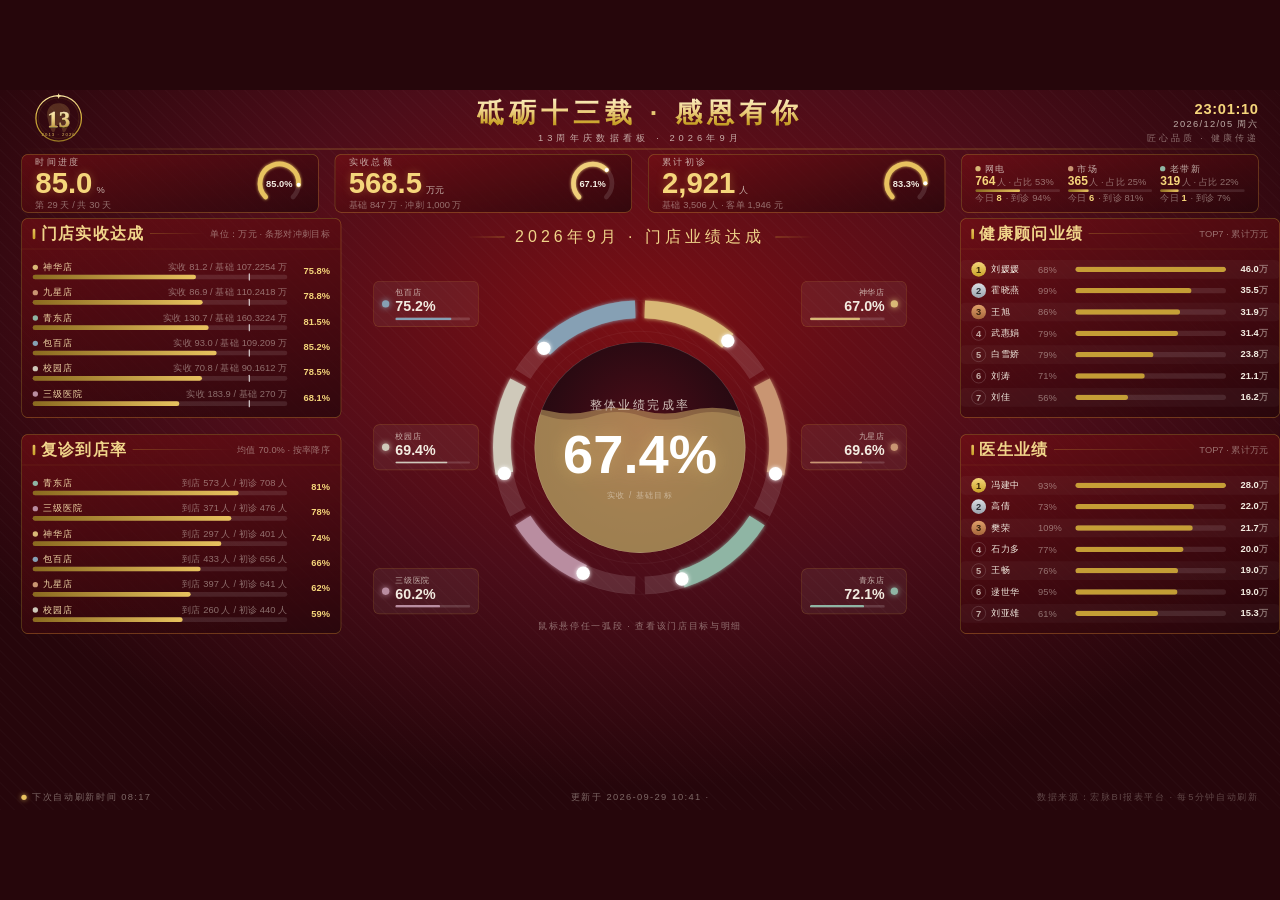
==== site/index.html @ 2ba14483 "feat: 弧段tooltip改为初诊完成率并新增平均单休行" ====
<!doctype html>
<html lang="zh-CN" data-page-node-id="bNAlIa9GvkVpchiOoF7Fsz">
  <head data-page-node-id="pRcPVPCFBdSMMbLrFjeiWT">
    <meta charset="UTF-8" data-page-node-id="fTteCExekOCX3ANO8GNjdZ" />
    <meta name="viewport" content="width=device-width, initial-scale=1.0" data-page-node-id="JhB4ZAEZevLRiTJPF1NyBG" />
    <title>13周年庆数据看板 v2</title>
    <link rel="icon" href="data:," />
    <!--------------------------------------------------------------


  二、版式网格（设计像素，全部闭合）
    头部 88 ｜ KPI 行 96–184（4 卡 ×446 gap24）
    主区 192–816 三栏：左 480 / 中 800 / 右 480（gutter 48，边距 32）
       32+480+48+800+48+480+32 = 1920，中央列 560→1360，中心 = 960
    底部折线 840–1048 通栏 1856 ｜ 底边距 32

  三、亮度控制
    大面积底色走深红渐变（水球三色 ×0.78 → L*≈18~27），
    6 段弧统一降饱和到 L*≤70，禁止荧光色与大面积高饱和红。

  四、调试
    ?static=1 跳过入场动画直接呈现终态（截图核对用）
    ?hover=N  模拟悬停第 N 段弧（tooltip 核对用）
    ?beat=N   直接呈现第 N 次心跳后的数据态（建议与 static=1 同用）
    ?hbms=ms  心跳间隔覆盖（默认 300000 = 5 分钟，调试用短间隔）

  五、数据心跳（见 ⑫ 节）
    每 5 分钟 buildData(beat++) 全量重建数据模型并原地刷新：
    KPI / 渠道 chip / 中央水球（弧段+水位+主数字）/ 左右四面板 /
    底部折线，页面不重载。历史日序列固定，增长落在「今天」的
    数据点上；左下角有心跳指示器（倒计时 + 刷新闪烁）。
  ============================================================-->
        <link rel="stylesheet" href="anniversary/css/style.css?v=20260929-2" />
  </head>
  <body data-page-node-id="v0FKEsf7Q6nRDLdoApuXJm">
    <div id="stage" data-page-node-id="kpHgrNEEkZe6PAno3AZiqG">
      <!-- ═══════════ Header ═══════════ -->
      <header id="hd" class="rv" data-page-node-id="wEYzkn5nYDAj5ljEAe1Y7S">
        <div class="logo" data-page-node-id="156GlCvEMHMHPoqrzs1CSF">
          <svg viewBox="0 0 180 150" data-page-node-id="gASNDZ9bTVkrAyyckmfHOM">
            <defs data-page-node-id="hqDiLdGtXwyyaEme4GPJWh">
              <linearGradient id="lgRing" x1="0" y1="0" x2="0" y2="1" data-page-node-id="lqxeYtdk4iewFhR3yDb2SH">
                <stop offset="0" stop-color="#fbe7a2" data-page-node-id="FFY9TI5BgzKePglZpI7jYK" />
                <stop offset="0.5" stop-color="#d4af37" data-page-node-id="RoODJLpOfjntsP8UMK7K4A" />
                <stop offset="1" stop-color="#9a7a24" data-page-node-id="HEvY9dDS5gaLxZupJrBT9t" />
              </linearGradient>
              <linearGradient id="lgNum" x1="0" y1="0" x2="0" y2="1" data-page-node-id="Ao8qt6Al73WwDt1gpRjUwL">
                <stop offset="0" stop-color="#fdf3cd" data-page-node-id="Ha32vFqB7SGn9soHdYtvfg" />
                <stop offset="0.45" stop-color="#f0d48a" data-page-node-id="dt03Z1TfhhpD5ZBrbN7TFr" />
                <stop offset="1" stop-color="#a87f1f" data-page-node-id="MylkIHC2j7ACWehBBXiNBk" />
              </linearGradient>
            </defs>
            <path
              d="M0 -28 C-16 -28 -24 -16 -21 -2 C-19 8 -15 26 -10 26 C-5 26 -7 12 0 12 C7 12 5 26 10 26 C15 26 19 8 21 -2 C24 -16 16 -28 0 -28 Z"
              transform="translate(90,72) scale(1.5)"
              fill="#e8c25f"
              opacity="0.2" data-page-node-id="RsiaJ8O6N65sGDhtilJ795"
            />
            <circle
              cx="90"
              cy="72"
              r="64"
              fill="none"
              stroke="url(#lgRing)"
              stroke-width="3.5" data-page-node-id="2CCHN2UXEv8PuBEjy0APqm"
            />
            <circle
              cx="90"
              cy="72"
              r="57"
              fill="none"
              stroke="rgba(212,175,55,0.35)"
              stroke-width="1" data-page-node-id="bCd5TjKRQrcUs7yGlWtTZC"
            />
            <text
              x="90"
              y="97"
              text-anchor="middle"
              font-size="64"
              font-weight="900"
              font-family="Bahnschrift, Microsoft YaHei"
              fill="#4a3608"
              transform="translate(0,2.5)" data-page-node-id="R2Y0nsFZqWWWNmogxF9ROb"
            >
              13
            </text>
            <text
              x="90"
              y="97"
              text-anchor="middle"
              font-size="64"
              font-weight="900"
              font-family="Bahnschrift, Microsoft YaHei"
              fill="url(#lgNum)"
              stroke="#fff8e1"
              stroke-width="0.8"
              paint-order="stroke" data-page-node-id="cmLNA8DesL4ARSBCl8cDCI"
            >
              13
            </text>
            <text
              x="90"
              y="121"
              text-anchor="middle"
              font-size="12"
              letter-spacing="3"
              fill="#e8c25f" data-page-node-id="w2LghVP4Pk8408AM7kDbOS"
            >
              2013 · 2026
            </text>
            <path
              d="M90 1.5 l2.2 5.6 5.6 2.2 -5.6 2.2 -2.2 5.6 -2.2 -5.6 -5.6 -2.2 5.6 -2.2 Z"
              fill="#fbe7a2" data-page-node-id="NrE1xtxqVkxlS9hG5zrr7q"
            />
          </svg>
        </div>
        <div class="title-wrap" data-page-node-id="9TCTEH1GL8MoABwhuIT3JK">
          <h1 data-page-node-id="tMiSZUa9S475jgxGeOnpzD">砥砺十三载 · 感恩有你</h1>
          <div class="subtitle" data-page-node-id="unRnWkU2URs4cFyrSFijpP">13周年庆数据看板 · 2026年9月</div>
        </div>
        <div class="clock" data-page-node-id="I2EozdVsNFKLFbrP7CSTph">
          <div class="t" id="clkTime" data-page-node-id="CklAXqz7jNYkuGRezKDurt">--:--:--</div>
          <div class="d" id="clkDate" data-page-node-id="HKp1TdW5JFSPURgOC2ITIA">————</div>
          <div class="slogan" data-page-node-id="g4IWigsaMyrBHXUSn34NM8">匠心品质 · 健康传递</div>
        </div>
      </header>
      <div class="h-sep" data-page-node-id="c2TKFTtrCtJGPuu5cIxSoY"></div>

      <!-- ═══════════ KPI 行 ═══════════ -->
      <section class="kpis" data-page-node-id="oSrQ1wHtikNl7rWVyhdjDN">
        <div class="kpi rv" data-page-node-id="SEYMCR4YmNM6E5nRwQ7IFp">
          <div class="kpi-l" data-page-node-id="44aorb51xL6MD6YPoZtlcz">
            <div class="kpi-label" data-page-node-id="V92zzAW6HuHXwulFekLh0v">时间进度</div>
            <div class="kpi-val" data-page-node-id="hyriNu5bZcucHpvpL2OOkM">
              <span class="num" id="vTime" data-page-node-id="tIEE3MougiuXbI8ZQb6H0s">0.0</span><span class="unit" data-page-node-id="O7dZuk6k6PlfmLgmGHEvLG">%</span>
            </div>
            <div class="kpi-sub" id="subTime" data-page-node-id="u6JN2mnEIhYJCzTOMCDFlZ">第 — 天 / 共 — 天</div>
          </div>
          <svg class="kpi-ring" id="rTime" viewBox="0 0 76 76" data-page-node-id="Ri1fY9IDdeKz1RI6IpJBEr"></svg>
        </div>
        <div class="kpi rv" data-page-node-id="xRi9tnBVwguL4xviL0JL0x">
          <div class="kpi-l" data-page-node-id="fzAci5xB72Cmhn3D7NAKaT">
            <div class="kpi-label" data-page-node-id="O5rpzulqEDu8IPt1yL2ZdE">实收总额</div>
            <div class="kpi-val" data-page-node-id="RCVx6vrJ17pDKSXDDdmLY9">
              <span class="num" id="vRev" data-page-node-id="InIMxo8T8QPRCyh5iJ6Ayt">0</span><span class="unit" data-page-node-id="SgshnPoZXCHpcYYE85dBF2">万元</span>
            </div>
            <div class="kpi-sub" id="subRev" data-page-node-id="TKbxoZFyBJaGhJ40QJAyX7">冲刺目标 — 万</div>
          </div>
          <svg class="kpi-ring" id="rRev" viewBox="0 0 76 76" data-page-node-id="Qpdsl4Wsvq7b8BEYaNRXwF"></svg>
        </div>
        <div class="kpi rv" data-page-node-id="KUwDDoYRsBBzJocgN3xbk4">
          <div class="kpi-l" data-page-node-id="MGHXHej9tQ5Hyuykaf9URP">
            <div class="kpi-label" data-page-node-id="w1z18vkmG5Nbth9sIqBwyG">累计初诊</div>
            <div class="kpi-val" data-page-node-id="rzB3d2FVG9kCjQAFVdoI1Y">
              <span class="num" id="vInit" data-page-node-id="fIbuGY6w7z44757RwI4yW1">0</span><span class="unit" data-page-node-id="ebtRX31nunjrN7MkISvLin">人</span>
            </div>
            <div class="kpi-sub" id="subInit" data-page-node-id="tzTCCbZm5sNMX1L8b9eey3">客单 — 元</div>
          </div>
          <svg class="kpi-ring" id="rInit" viewBox="0 0 76 76" data-page-node-id="oSgAc6CB6fNtqqdUA3VIWz"></svg>
        </div>
        <div class="kpi rv" data-page-node-id="k71qaQ9eMRFucWOAYcyMGH">
          <div class="kpi-ch" id="chChips" data-page-node-id="TKcTfXJ90g9bT6nKtFfv62"></div>
        </div>
      </section>

      <!-- ═══════════ 左栏 ═══════════ -->
      <section
        class="panel rv"
        id="pRev"
        style="left: 32px; top: 192px; width: 480px; height: 300px" data-page-node-id="0GzqxweOMjRgrN7YKevPSM"
      >
        <div class="panel-hd" data-page-node-id="Df7qdn8ugzR1t7VkyfmpOt">
          <h3 data-page-node-id="QozZiLu8bZZRKTjCXXU3ck">门店实收达成</h3>
          <span class="hline" data-page-node-id="J2i0PtmHDQrnvhUNHukCvz"></span>
          <span class="tag" data-page-node-id="NDKkVHRwoWOS1iuBsFXWVc">单位：万元 · 条形对冲刺目标</span>
        </div>
        <div class="sp-rows" id="rowsRev" data-page-node-id="oeGaWgf1RTmptFVPS90v6Z"></div>
      </section>

      <section
        class="panel rv"
        id="pRevisit"
        style="left: 32px; top: 516px; width: 480px; height: 300px" data-page-node-id="Tlr16npC2SKbjfgHqZH28j"
      >
        <div class="panel-hd" data-page-node-id="XFnaBUeVZULKzVKaM9sH7n">
          <h3 data-page-node-id="4meOhcFOpAJur4xcxxRGqE">复诊到店率</h3>
          <span class="hline" data-page-node-id="DszTDeYF3ndCC9vCzuFB1k"></span>
          <span class="tag" id="tagRevisit" data-page-node-id="RQ2RITb6IYQIkKLbBFJFOM">按率降序</span>
        </div>
        <div class="sp-rows" id="rowsRevisit" data-page-node-id="FMGkPWljnkzDIOqVaobHqA"></div>
      </section>

      <!-- ═══════════ 中央 Hero ═══════════ -->
      <section id="hero" class="rv" data-page-node-id="Hcs3Wq5IqEjFQoJsAtxybO">
        <div class="hero-title" data-page-node-id="udxcUdccvgz40KwyG94nmG">2026年9月 · 门店业绩达成</div>
        <div class="hero-mod" id="heroMod" data-page-node-id="NcHx9vvaZdOX4pXMR6fZUf">
          <svg class="ring" id="heroRing" viewBox="0 24 900 580" data-page-node-id="oFBfNDAOF6fg8EPbnggF1d">
            <defs data-page-node-id="ZAtBHWU98WgYOIvGdYzApS">
              <clipPath id="ballClip" data-page-node-id="X6okBjb4FM2zIkQ7PItKKB">
                <circle cx="450" cy="320" r="178" data-page-node-id="2mrOI5qwmlsTY9cdWhoBEP" />
              </clipPath>
              <filter id="hGlow" x="-40%" y="-40%" width="180%" height="180%" data-page-node-id="LojOhJ60jzLwtPDJQk8CR6">
                <feGaussianBlur stdDeviation="4" result="b" data-page-node-id="sptze4GtMtvLpn2lBLWI1O" />
                <feMerge data-page-node-id="SkjvAi6RWsoyPJ0UF1JC98">
                  <feMergeNode in="b" data-page-node-id="6s5okbFM1wypjGcMHVaaOy" />
                  <feMergeNode in="SourceGraphic" data-page-node-id="oB9EnSy4yF36ZLJp3sIxQe" />
                </feMerge>
              </filter>
              <radialGradient id="ballBg" cx="50%" cy="42%" r="70%" data-page-node-id="1hcQdPhzaAszTiyClJTl3r">
                <stop offset="0%" stop-color="#4d0d18" data-page-node-id="BKjk3cO8xQwqGWFoSQtGSM" />
                <stop offset="60%" stop-color="#2b0a12" data-page-node-id="6uZpT9dD517NbAIDmyNtKt" />
                <stop offset="100%" stop-color="#1c060c" data-page-node-id="WcJydUlnryiaqCZMZX0Ahf" />
              </radialGradient>
            </defs>

            <circle
              cx="450"
              cy="320"
              r="248"
              fill="none"
              stroke="rgba(255,255,255,0.05)"
              stroke-width="1" data-page-node-id="L2FaWi2UX9QwLi5fZzVYWK"
            />
            <g
              id="hTracks"
              fill="none"
              stroke-width="30"
              stroke-linecap="butt" data-page-node-id="16F74CI70Hz8lGDbiC1ARl"
            ></g>
            <g
              id="hProgress"
              fill="none"
              stroke-width="30"
              stroke-linecap="butt"
              filter="url(#hGlow)" data-page-node-id="XTuYBhTYVBFj40mw9bPC3D"
            ></g>
            <g id="hDots" data-page-node-id="F7JTJT2tn6gvTGutGUcLb0"></g>
            <g
              id="hHits"
              fill="none"
              stroke="transparent"
              stroke-width="52"
              stroke-linecap="butt" data-page-node-id="QHZ4kCTcOSt2P3NM7bZJow"
            ></g>

            <g clip-path="url(#ballClip)" data-page-node-id="ttIOl0gnBMeBeR1Yr37CqP">
              <circle cx="450" cy="320" r="178" fill="url(#ballBg)" data-page-node-id="DXxDqY4JIU6l09di5Br8qY" />
              <path
                class="wave wave2"
                id="hWave2"
                fill="rgba(217,184,118,0.30)" data-page-node-id="gbnCEguQdvYVyL05fw3IiQ"
              />
              <path
                class="wave wave1"
                id="hWave1"
                fill="rgba(240,207,122,0.45)" data-page-node-id="sbmvpVToEQyccxw8WA5EnU"
              />
              <circle
                cx="450"
                cy="320"
                r="178"
                fill="none"
                stroke="rgba(255,255,255,0.18)"
                stroke-width="2" data-page-node-id="Izxj37aIKlKDKiMkdtNV5G"
              />
            </g>

            <text
              id="hTitle"
              x="450"
              y="256"
              text-anchor="middle"
              fill="rgba(243,236,225,0.82)"
              font-size="20"
              letter-spacing="4" data-page-node-id="M8IrhxILRbvdKg6MKCFG0F"
            >
              整体业绩完成率
            </text>
            <text
              id="hPct"
              x="450"
              y="364"
              text-anchor="middle"
              fill="#ffffff"
              font-size="66"
              font-weight="bold"
              style="filter: drop-shadow(0 0 14px rgba(240, 207, 122, 0.35))" data-page-node-id="CIAla1GZfyE1LyfhWI1Vof"
            >
              0%
            </text>
            <text
              id="hSub"
              x="450"
              y="406"
              text-anchor="middle"
              fill="rgba(243,236,225,0.5)"
              font-size="14"
              letter-spacing="2" data-page-node-id="0GqUyPJaSjgS7rOAofabEU"
            >
              实收 / 基础目标
            </text>
            <circle
              cx="450"
              cy="320"
              r="196"
              fill="none"
              stroke="rgba(255,255,255,0.08)"
              stroke-width="1" data-page-node-id="HYSdoiNoFfucWOA3QdTG3E"
            />
          </svg>
          <div class="arc-tip" id="arcTip" data-page-node-id="xIo1mhSntoETWOtp1KP4oK"></div>
        </div>
        <div class="hero-note" data-page-node-id="3TYCyp9G5N9l7gcm4QKAZ9">鼠标悬停任一弧段 · 查看该门店目标与明细</div>
      </section>

      <!-- ═══════════ 右栏 ═══════════ -->
      <section
        class="panel rv"
        id="pConsult"
        style="left: 1440px; top: 192px; width: 480px; height: 300px" data-page-node-id="kRfCaFvjkXph3bc9i23jSs"
      >
        <div class="panel-hd" data-page-node-id="uOcdFUICFULbVEim69jLhf">
          <h3 data-page-node-id="PXQI3zoMDydTjfKYFMge5v">健康顾问业绩</h3>
          <span class="hline" data-page-node-id="BKbFTxDVNHv76pxE9Rf3qr"></span>
          <span class="tag" data-page-node-id="scFnl15bqPgjUEw5bwAO5I">TOP7 · 累计万元</span>
        </div>
        <div class="rk-rows" id="rowsConsult" data-page-node-id="eIhjYHHNaf2bXhnruvDbFs"></div>
      </section>

      <section
        class="panel rv"
        id="pDoctor"
        style="left: 1440px; top: 516px; width: 480px; height: 300px" data-page-node-id="PjST9TWZQzSukMxJgl08mK"
      >
        <div class="panel-hd" data-page-node-id="IjDSf5qnbT3bcYrxnxmnRA">
          <h3 data-page-node-id="Q0sSzF1gGajtAcdxzGbIRA">医生业绩</h3>
          <span class="hline" data-page-node-id="9EmBxb9q80FfxQWtfCSAIh"></span>
          <span class="tag" data-page-node-id="x02npfRNWDVHyEkIwSiJ5l">TOP7 · 累计万元</span>
        </div>
        <div class="rk-rows" id="rowsDoctor" data-page-node-id="4jyv3nmACCBaUFkffHQNrL"></div>
      </section>

      <!-- ═══════════ 底部折线 ═══════════ -->
      <section
        class="panel rv"
        id="pTrend"
        style="left: 32px; top: 840px; width: 1856px; height: 208px" data-page-node-id="0vVEOpzuJDFpRTDcBZBpus"
      >
        <div class="panel-hd" data-page-node-id="0Do9Z3sa4iosGv7Wi3I4Pn">
          <h3 data-page-node-id="aEbSErwdqdBNw5huFzG8uo">整月每日业绩实收</h3>
          <span class="tag" id="trendTag" data-page-node-id="qkWsZhy7rD6NC8gFIYkrT0">9月1日 – 9月30日 · 万元</span>
          <span class="hline" data-page-node-id="E5qyjyKikJUyTL5P7dfBNq"></span>
          <span class="tag" id="lgName" style="color: var(--text-sub)" data-page-node-id="DNN0VnadnUPq17GSUMQJMl"
            >全部门店</span
          >
          <span
            style="
              display: inline-block;
              width: 18px;
              height: 4px;
              border-radius: 2px;
              background: var(--line-main);
            " data-page-node-id="DnZOtBW0QsTjCo9zug98fi"
          ></span>
          <div class="select" id="sel" data-page-node-id="mPky8XGgjq62QeZ8cg4JF2">
            <button class="select-btn sheen" id="selBtn" data-page-node-id="VcsZkrGuGI9cWAqyZZph16">
              <span id="selLabel" data-page-node-id="FNW8sqfAJpyrdUid9Cm2lv">全部门店</span>
              <svg viewBox="0 0 10 10" data-page-node-id="2Itxf4RokqO64nHUTA0UFB">
                <path
                  d="M1 3 L5 7 L9 3"
                  fill="none"
                  stroke="#f0cf7a"
                  stroke-width="1.6"
                  stroke-linecap="round" data-page-node-id="0WIhmfEKo50cefiEE1xWHa"
                />
              </svg>
            </button>
            <ul class="select-menu" id="selMenu" data-page-node-id="Lcitea5kCge3CBSVG0zJC9"></ul>
          </div>
        </div>
        <div class="trend-body" data-page-node-id="cG6pEsfDe5LBg1e3n7ulFJ">
          <svg id="trendSvg" data-page-node-id="26MbuVXxDaZJH9LO3SY5Sa">
            <defs data-page-node-id="Ym4lP9vMdS1kbgvrJt8QYr">
              <linearGradient id="tArea" x1="0" y1="0" x2="0" y2="1" data-page-node-id="CGSwFTFG9pieTJiE4o4ysi">
                <stop
                  id="tAreaA"
                  offset="0"
                  stop-color="#f0cf7a"
                  stop-opacity="0.28" data-page-node-id="GfY665C3uBCvHJfMIhg0XG"
                />
                <stop
                  id="tAreaB"
                  offset="1"
                  stop-color="#f0cf7a"
                  stop-opacity="0" data-page-node-id="CfNCJsdbUtsSf3RWTNfHr6"
                />
              </linearGradient>
              <filter id="tGlow" x="-20%" y="-40%" width="140%" height="180%" data-page-node-id="AV3iCsUjQ5TwCaGWUB8ZP8">
                <feGaussianBlur stdDeviation="2.4" result="b" data-page-node-id="N2RRiYJb4iYTovp9GGWQFn" />
                <feMerge data-page-node-id="GhGwQ5WRP3zcCsj2wftdnC">
                  <feMergeNode in="b" data-page-node-id="gBF3PVzo3weOHr8WLMpaFK" />
                  <feMergeNode in="SourceGraphic" data-page-node-id="qMZjeOTNAG4ZfQhiV4lG2t" />
                </feMerge>
              </filter>
            </defs>
            <g id="tGrid" data-page-node-id="Mm6sNlXBqczanyQpGcY3i3"></g>
            <path id="lgArea" fill="url(#tArea)" data-page-node-id="NElzhacJCJGnJOndXfSOFE" />
            <path id="lgLine" data-page-node-id="5RSnTLFuE0Ce5NmSq2z3r3" />
            <circle class="pulse" id="lgPulse" r="5" data-page-node-id="AyLQ2JjmeXhxXYISbwHnlS" />
            <circle fill="#fff" id="lgEndDot" r="3.2" data-page-node-id="jD3NmXOrdC1bKDNkBvpAKp" />
            <line
              id="hoverLn"
              stroke="rgba(240,207,122,0.45)"
              stroke-dasharray="3 3"
              style="display: none" data-page-node-id="g2JiCguQGFcfdaEm6EHYqF"
            />
            <circle
              id="hoverDot"
              r="4"
              fill="#fff"
              stroke="#f0cf7a"
              stroke-width="2"
              style="display: none" data-page-node-id="dbmbgW9vb6hiutbLK3cIXc"
            />
            <rect id="hoverPad" fill="transparent" data-page-node-id="ONqfYV8zuojevLUThfpQrL" />
          </svg>
          <div class="tip" id="tip" data-page-node-id="GctQe5uvQMoGu9sw9JBTqr"></div>
        </div>
      </section>

      <div class="hb" id="hbBox" data-page-node-id="3hhycehBeJIC3UjBGNAcG8">
        <span class="hb-dot" data-page-node-id="Zt2YRKpWM0av7BPilP6weL"></span>
        <span id="hbText" data-page-node-id="6SQbtYVyIXeD9TjoJtU4ui"> 下次刷新时间 --:--</span>
      </div>
      <div class="foot-updated" id="footUpdated">更新于 --</div>
      <div class="foot-note" data-page-node-id="hqwaJQjd3VyY5kEyzMBYX4">
        数据来源：宏脉BI报表平台 · 每5分钟自动刷新
      </div>
    </div>

        <script src="anniversary/js/data.js?v=20260929-2"></script>
    <script type="module" src="anniversary/js/main.js?v=20260929-2"></script>
  </body>
</html>
---- site/anniversary/css/style.css ----
/* ══════════ ① 设计令牌 ══════════ */
      :root {
        /* 背景：水球三色整体压暗一档 */
        --bg-hi: #7a0f14;
        --bg-mid: #4c0d19;
        --bg-low: #26060b;
        /* 面板 */
        --panel-top: rgba(122, 15, 20, 0.6);
        --panel-bottom: rgba(38, 6, 11, 0.78);
        --panel-border: rgba(212, 175, 55, 0.38);
        /* 金色系 */
        --gold-num: #f5d67b;
        --gold-deep: #c9a227;
        --gold-line: #d4af37;
        /* 文字 */
        --text-main: #f3ece1;
        --text-sub: rgba(243, 236, 225, 0.72);
        --text-dim: rgba(243, 236, 225, 0.45);
        --track: rgba(255, 255, 255, 0.1);
        /* 进度条金渐变 */
        --bar-a: #8a6a1f;
        --bar-b: #e8c25f;
        --line-main: #f0cf7a;
        --num-font: "Bahnschrift", "Microsoft YaHei", sans-serif;
        /* ── 排版系统：字号 5 档 + 8 的倍数间距 ── */
        --t1: 66px; /* 巨数（JS 自动适配） */
        --t2: 44px; /* KPI 数值 */
        --t3: 24px; /* 面板标题 */
        --t4: 18px; /* 正文 */
        --t5: 14px; /* 辅助（最小字号，不得低于此值） */
        --sp-1: 8px;
        --sp-2: 16px;
        --sp-3: 24px;
        --sp-4: 32px;
        --hd-h: 46px; /* 面板头高 */
      }

      * {
        box-sizing: border-box;
        margin: 0;
        padding: 0;
      }
      html,
      body {
        width: 100%;
        height: 100%;
      }
      body {
        position: fixed;
        inset: 0;
        overflow: hidden;
        background: var(--bg-low);
        font-family: "Microsoft YaHei", "PingFang SC", sans-serif;
        color: var(--text-main);
        font-variant-numeric: tabular-nums;
      }

      /* ══════════ ② 舞台 ══════════ */
      #stage {
        position: absolute;
        left: 50%;
        top: 50%;
        width: 1920px;
        height: 1080px;
        transform: translate(-50%, -50%) scale(var(--s, 1));
        transform-origin: center center;
        background: radial-gradient(
          1200px 700px at 50% 32%,
          var(--bg-hi) 0%,
          var(--bg-mid) 55%,
          var(--bg-low) 100%
        );
        overflow: hidden;
      }
      #stage::before {
        content: "";
        position: absolute;
        inset: 0;
        background: repeating-linear-gradient(
          45deg,
          rgba(255, 255, 255, 0.014) 0 2px,
          transparent 2px 14px
        );
        pointer-events: none;
      }

      /* ══════════ ③ 通用面板 ══════════ */
      .panel {
        position: absolute;
        background: linear-gradient(
          165deg,
          var(--panel-top),
          var(--panel-bottom)
        );
        border: 1px solid var(--panel-border);
        border-radius: 10px;
      }
      .panel-hd {
        height: var(--hd-h);
        display: flex;
        align-items: center;
        gap: var(--sp-1);
        padding: 0 var(--sp-2);
        border-bottom: 1px solid rgba(212, 175, 55, 0.18);
      }
      .panel-hd::before {
        content: "";
        flex: none;
        width: 4px;
        height: var(--sp-2);
        border-radius: 2px;
        background: linear-gradient(180deg, #e8c25f, #c9a227);
      }
      .panel-hd h3 {
        flex: none;
        font-size: var(--t3);
        font-weight: 600;
        letter-spacing: 2px;
        color: #f0d48a;
        white-space: nowrap;
      }
      .panel-hd .hline {
        flex: 1;
        min-width: var(--sp-1);
        height: 1px;
        background: linear-gradient(
          90deg,
          rgba(212, 175, 55, 0.4),
          transparent
        );
      }
      .panel-hd .tag {
        flex: none;
        font-size: var(--t5);
        color: var(--text-dim);
        white-space: nowrap;
      }

      /* 入场：JS 逐个加 .in */
      .rv {
        opacity: 0;
        transform: translateY(14px);
      }
      .rv.in {
        opacity: 1;
        transform: none;
        transition:
          opacity 0.7s ease,
          transform 0.7s cubic-bezier(0.22, 0.9, 0.35, 1);
      }
      .noanim .rv {
        opacity: 1;
        transform: none;
        transition: none;
      }
      .noanim .sp-bar i,
      .noanim .rk-bar i,
      .noanim .chip-bar i {
        transition: none;
      }
      .noanim .pulse {
        animation: none;
        opacity: 0;
      }
      .noanim .select-btn::after {
        animation: none;
        display: none;
      }

      /* ══════════ ④ Header ══════════ */
      header {
        position: absolute;
        left: 0;
        top: 0;
        width: 100%;
        height: 88px;
      }
      .logo {
        position: absolute;
        left: var(--sp-4);
        top: 4px;
        width: 112px;
        height: 80px;
      }
      .logo svg {
        width: 100%;
        height: 100%;
        display: block;
      }
      .title-wrap {
        position: absolute;
        left: 200px;
        right: 200px;
        height: 88px;
        display: flex;
        flex-direction: column;
        align-items: center;
        justify-content: center;
        gap: 2px;
      }
      .title-wrap h1 {
        font-size: 40px;
        font-weight: 700;
        letter-spacing: 8px;
        background: linear-gradient(
          180deg,
          #fdf3cd 0%,
          #f0d48a 42%,
          #c9a227 78%,
          #9a7a24 100%
        );
        -webkit-background-clip: text;
        background-clip: text;
        color: transparent;
        white-space: nowrap;
      }
      .title-wrap .subtitle {
        font-size: var(--t5);
        letter-spacing: 6px;
        color: var(--text-sub);
        white-space: nowrap;
      }
      .clock {
        position: absolute;
        right: var(--sp-4);
        top: var(--sp-2);
        text-align: right;
        line-height: 1.4;
      }
      .clock .t {
        font: 600 22px var(--num-font);
        color: var(--gold-num);
        letter-spacing: 1px;
      }
      .clock .d {
        font-size: var(--t5);
        color: var(--text-sub);
        letter-spacing: 2px;
      }
      .clock .slogan {
        font-size: var(--t5);
        color: var(--text-dim);
        letter-spacing: 4px;
      }
      .h-sep {
        position: absolute;
        top: 88px;
        left: var(--sp-4);
        right: var(--sp-4);
        height: 1px;
        background: linear-gradient(
          90deg,
          transparent,
          rgba(212, 175, 55, 0.55) 18%,
          rgba(212, 175, 55, 0.55) 82%,
          transparent
        );
      }

      /* ══════════ ⑤ KPI 行 ══════════ */
      .kpis {
        position: absolute;
        left: var(--sp-4);
        top: 96px;
        width: 1856px;
        height: 88px;
        display: flex;
        gap: var(--sp-3);
      }
      .kpi {
        width: 446px;
        display: flex;
        align-items: center;
        gap: var(--sp-2);
        padding: 0 20px;
        background: linear-gradient(
          165deg,
          var(--panel-top),
          var(--panel-bottom)
        );
        border: 1px solid var(--panel-border);
        border-radius: 10px;
      }
      .kpi-l {
        flex: 1;
        min-width: 0;
        display: flex;
        flex-direction: column;
        gap: 0;
      }
      .kpi-label {
        font-size: var(--t5);
        color: var(--text-sub);
        letter-spacing: 3px;
        line-height: 18px;
      }
      .kpi-val {
        display: flex;
        align-items: baseline;
        gap: 6px;
        line-height: 46px;
        height: 46px; /* 定高：baseline 对齐的字形包络可达 54px，会把底部小字顶出卡片 */
      }
      .kpi-val .num {
        font: 700 var(--t2) var(--num-font);
        line-height: 46px; /* font 简写会把 line-height 重置为 normal(44px字号≈57px行高)，曾致卡内文字溢出边框 */
        color: var(--gold-num);
        text-shadow: 0 0 12px rgba(245, 180, 80, 0.32);
        white-space: nowrap;
      }
      .kpi-val .unit {
        font-size: var(--t5);
        color: var(--text-sub);
      }
      .kpi-sub {
        font-size: var(--t5);
        color: var(--text-dim);
        line-height: 18px;
        white-space: nowrap;
      }
      .kpi-ring {
        flex: none;
        width: 76px;
        height: 76px;
      }
      .kpi-ring .ring-txt {
        font: 700 var(--t5) var(--num-font);
        fill: var(--text-main);
      }

      /* 渠道卡：3 枚内联 chip */
      .kpi-ch {
        flex: 1;
        display: flex;
        gap: 12px;
      }
      .chip {
        flex: 1;
        min-width: 0;
        display: flex;
        flex-direction: column;
        gap: 0;
      }
      .chip-name {
        font-size: var(--t5);
        color: var(--text-sub);
        letter-spacing: 2px;
        line-height: 18px;
        display: flex;
        align-items: center;
        gap: 6px;
        white-space: nowrap;
      }
      .chip-name .dot {
        width: 8px;
        height: 8px;
        border-radius: 50%;
        flex: none;
      }
      .chip-val {
        font-size: var(--t5);
        color: var(--text-dim);
        line-height: 22px;
        white-space: nowrap;
        overflow: hidden;
        text-overflow: ellipsis;
      }
      .chip-val b {
        font: 700 var(--t4) var(--num-font);
        color: var(--gold-num);
        margin-right: 2px;
      }
      .chip-bar {
        height: 4px;
        border-radius: 2px;
        background: var(--track);
        overflow: hidden;
      }
      .chip-bar i {
        display: block;
        height: 100%;
        width: 0;
        border-radius: 2px;
        background: linear-gradient(90deg, var(--bar-a), var(--bar-b));
        transition: width 1.4s cubic-bezier(0.22, 0.9, 0.35, 1);
      }

      /* ══════════ ⑥ 左栏：门店行（2 行式，32px 闭合） ══════════ */
      .sp-rows {
        height: calc(100% - var(--hd-h));
        padding: var(--sp-2) 0;
        display: flex;
        flex-direction: column;
        gap: 6px;
      }
      .sp-row {
        flex: none;
        height: 32px;
        display: grid;
        grid-template-columns: 1fr 52px;
        grid-template-rows: 16px 7px;
        row-gap: 3px;
        column-gap: 12px;
        align-content: center;
        padding: 0 var(--sp-2);
      }
      .sp-l1 {
        grid-column: 1;
        grid-row: 1;
        display: flex;
        align-items: center;
        gap: var(--sp-1);
        min-width: 0;
      }
      .sp-l1 .dot {
        width: 8px;
        height: 8px;
        border-radius: 50%;
        flex: none;
      }
      .sp-name {
        flex: none;
        font-size: var(--t5);
        color: #f3d9a8;
        letter-spacing: 1px;
        white-space: nowrap;
      }
      .sp-meta {
        margin-left: auto;
        font-size: var(--t5);
        color: var(--text-dim);
        white-space: nowrap;
        overflow: hidden;
        text-overflow: ellipsis;
      }
      .sp-bar-wrap {
        grid-column: 1;
        grid-row: 2;
        position: relative;
        height: 7px;
      }
      .sp-bar {
        position: absolute;
        inset: 0;
        border-radius: 4px;
        background: var(--track);
      }
      .sp-bar i {
        position: absolute;
        left: 0;
        top: 0;
        height: 100%;
        width: 0;
        border-radius: 4px;
        background: linear-gradient(90deg, var(--bar-a), var(--bar-b));
        transition: width 1.6s cubic-bezier(0.22, 0.9, 0.35, 1);
      }
      /* 基础目标刻度：冲刺 = 基础 × 1.18 → 恒在 84.7% */
      .sp-bar .tick {
        position: absolute;
        left: 84.7%;
        top: -2px;
        width: 2px;
        height: 11px;
        background: rgba(255, 255, 255, 0.7);
        border-radius: 1px;
      }
      .sp-pct {
        grid-column: 2;
        grid-row: 1 / span 2;
        align-self: center;
        text-align: right;
        font: 700 var(--t5) var(--num-font);
        color: var(--gold-num);
        white-space: nowrap;
      }

      /* ══════════ ⑦ 右栏：排名行（28px 闭合） ══════════ */
      .rk-rows {
        height: calc(100% - var(--hd-h));
        padding: var(--sp-2) 0;
        display: flex;
        flex-direction: column;
        gap: 4px;
      }
      .rk-row {
        flex: none;
        height: 28px;
        display: grid;
        grid-template-columns: 22px 1fr 72px 56px;
        align-items: center;
        gap: var(--sp-1);
        padding: 0 var(--sp-2);
        border-radius: 6px;
      }
      .rk-row.has-store {
        grid-template-columns: 22px 62px 48px 1fr 56px;
      }
      .rk-row:nth-child(odd) {
        background: rgba(255, 255, 255, 0.03);
      }
      .rk-badge {
        width: 22px;
        height: 22px;
        border-radius: 50%;
        display: flex;
        align-items: center;
        justify-content: center;
        font: 600 var(--t5) var(--num-font);
        color: var(--text-sub);
        border: 1px solid rgba(255, 255, 255, 0.22);
      }
      .rk-badge.r1 {
        background: linear-gradient(180deg, #f5d67b, #c9a227);
        color: #3a2506;
        border: none;
      }
      .rk-badge.r2 {
        background: linear-gradient(180deg, #d9dde2, #9aa3ad);
        color: #2c3037;
        border: none;
      }
      .rk-badge.r3 {
        background: linear-gradient(180deg, #e0a06a, #a5653a);
        color: #3a220d;
        border: none;
      }
      .rk-name {
        font-size: var(--t5);
        color: var(--text-main);
        white-space: nowrap;
        overflow: hidden;
        text-overflow: ellipsis;
      }
      .rk-store {
        font-size: var(--t5);
        color: var(--text-dim);
        white-space: nowrap;
      }
      .rk-bar {
        height: 8px;
        border-radius: 4px;
        background: var(--track);
        overflow: hidden;
      }
      .rk-bar i {
        display: block;
        height: 100%;
        width: 0;
        border-radius: 4px;
        background: var(--c, var(--gold-line));
        opacity: 0.88;
        transition: width 1.4s cubic-bezier(0.22, 0.9, 0.35, 1);
      }
      .rk-val {
        font: 600 var(--t5) var(--num-font);
        color: var(--text-main);
        text-align: right;
        white-space: nowrap;
      }
      .rk-val small {
        font-size: var(--t5);
        color: var(--text-dim);
        margin-left: 1px;
      }

      /* ══════════ ⑧ 中央 Hero（参考图1 范式） ══════════ */
      #hero {
        position: absolute;
        left: 560px;
        top: 192px;
        width: 800px;
        height: 624px;
      }
      .hero-title {
        position: absolute;
        left: 0;
        right: 0;
        top: 12px;
        height: var(--sp-4);
        display: flex;
        align-items: center;
        justify-content: center;
        gap: var(--sp-2);
        font-size: var(--t3);
        letter-spacing: 6px;
        color: #f0d48a;
        white-space: nowrap;
      }
      .hero-title::before,
      .hero-title::after {
        content: "";
        width: 56px;
        height: 1px;
        background: linear-gradient(
          90deg,
          transparent,
          rgba(212, 175, 55, 0.7)
        );
      }
      .hero-title::after {
        transform: scaleX(-1);
      }
      .hero-mod {
        position: absolute;
        left: 0;
        right: 0;
        top: 81px;
        --u: 0.8889px;
      }
      .hero-mod svg.ring {
        width: 100%;
        height: auto;
        display: block;
      }
      .hero-note {
        position: absolute;
        left: 0;
        right: 0;
        top: 604px;
        height: var(--sp-2);
        text-align: center;
        font-size: var(--t5);
        color: var(--text-dim);
        letter-spacing: 2px;
        white-space: nowrap;
      }

      /* 左右门店标签（width / 字号走 --u，随模块等比缩放） */
      .store-label {
        position: absolute;
        display: flex;
        align-items: center;
        gap: calc(var(--u) * 10);
        width: calc(var(--u) * 178);
        padding: calc(var(--u) * 10) calc(var(--u) * 14);
        border-radius: calc(var(--u) * 10);
        background: rgba(255, 255, 255, 0.055);
        border: 1px solid rgba(212, 175, 55, 0.22);
        transform: translateY(-50%);
        transition:
          box-shadow 0.25s ease,
          border-color 0.25s ease,
          opacity 0.25s ease;
      }
      .store-label.left {
        left: 0;
      }
      .store-label.right {
        right: 0;
        flex-direction: row-reverse;
        text-align: right;
      }
      .store-label .dot {
        width: calc(var(--u) * 12);
        height: calc(var(--u) * 12);
        border-radius: 50%;
        flex: none;
        box-shadow: 0 0 calc(var(--u) * 10) currentColor;
      }
      .store-label .info {
        flex: 1;
        min-width: 0;
      }
      .store-label .name {
        font-size: calc(var(--u) * 14);
        color: var(--text-sub);
        letter-spacing: 1px;
        white-space: nowrap;
        overflow: hidden;
        text-overflow: ellipsis;
      }
      .store-label .pct {
        font-size: calc(var(--u) * 24);
        font-weight: bold;
        color: var(--text-main);
        line-height: 1.15;
        font-variant-numeric: tabular-nums;
      }
      .store-label .bar {
        margin-top: calc(var(--u) * 5);
        height: calc(var(--u) * 4);
        border-radius: calc(var(--u) * 2);
        background: rgba(255, 255, 255, 0.15);
        overflow: hidden;
      }
      .store-label .bar i {
        display: block;
        height: 100%;
        width: 0;
        border-radius: calc(var(--u) * 2);
        transition: width 1.6s cubic-bezier(0.22, 0.9, 0.35, 1);
      }
      /* 弧段 hover：高亮命中项，其余降亮 */
      .hero-mod.focus .store-label {
        opacity: 0.38;
      }
      .hero-mod.focus .store-label.on {
        opacity: 1;
        border-color: rgba(212, 175, 55, 0.65);
      }

      /* 波浪平移：整数波长 → 无缝循环 */
      .wave1 {
        animation: drift1 7s linear infinite;
      }
      .wave2 {
        animation: drift2 4.5s linear infinite;
      }
      @keyframes drift1 {
        from {
          transform: translateX(0);
        }
        to {
          transform: translateX(-160px);
        }
      }
      @keyframes drift2 {
        from {
          transform: translateX(-80px);
        }
        to {
          transform: translateX(0);
        }
      }
      .noanim .wave1,
      .noanim .wave2 {
        animation: none;
      }

      /* 弧段 hover tooltip */
      .arc-tip {
        position: absolute;
        display: none;
        pointer-events: none;
        transform: translate(-50%, -100%);
        background: rgba(24, 5, 9, 0.95);
        border: 1px solid rgba(212, 175, 55, 0.5);
        border-radius: var(--sp-1);
        padding: 12px var(--sp-2);
        font-size: var(--t5);
        line-height: 1.9;
        color: var(--text-main);
        white-space: nowrap;
        z-index: 20;
        box-shadow: 0 8px 26px rgba(0, 0, 0, 0.55);
      }
      .arc-tip b {
        color: var(--gold-num);
        font: 700 var(--t4) var(--num-font);
        margin-left: 4px;
      }
      .arc-tip .hd {
        display: flex;
        align-items: center;
        gap: 6px;
        color: var(--text-sub);
        letter-spacing: 2px;
        border-bottom: 1px solid rgba(212, 175, 55, 0.25);
        padding-bottom: 4px;
        margin-bottom: 4px;
      }
      .arc-tip .hd .dot {
        width: 8px;
        height: 8px;
        border-radius: 50%;
      }
      .arc-tip .col {
        color: var(--text-dim);
      }

      /* ══════════ ⑨ 底部折线 + 门店选择器 ══════════ */
      #pTrend {
        overflow: visible;
      }
      .trend-body {
        position: relative;
        height: calc(100% - var(--hd-h));
      }
      #trendSvg {
        display: block;
        width: 100%;
        height: 100%;
      }
      .axis-txt {
        font: var(--t5) var(--num-font);
        fill: var(--text-dim);
      }
      .grid-ln {
        stroke: rgba(255, 255, 255, 0.08);
        stroke-dasharray: 4 5;
      }
      #lgLine {
        fill: none;
        stroke: var(--line-main);
        stroke-width: 2;
        filter: url(#tGlow);
      }
      .pulse {
        fill: none;
        stroke: var(--line-main);
        stroke-width: 1.5;
        transform-box: fill-box;
        transform-origin: center;
        animation: pulse 2.2s ease-out infinite;
      }
      @keyframes pulse {
        0% {
          transform: scale(0.4);
          opacity: 0.9;
        }
        70% {
          transform: scale(2.4);
          opacity: 0;
        }
        100% {
          transform: scale(2.4);
          opacity: 0;
        }
      }
      .tip {
        position: absolute;
        display: none;
        pointer-events: none;
        background: rgba(24, 5, 9, 0.94);
        border: 1px solid rgba(212, 175, 55, 0.5);
        border-radius: var(--sp-1);
        padding: var(--sp-1) 12px;
        font-size: var(--t5);
        line-height: 1.8;
        color: var(--text-main);
        white-space: nowrap;
        z-index: 30;
      }
      .tip b {
        color: var(--gold-num);
        font: 600 var(--t5) var(--num-font);
      }

      .select {
        position: relative;
        z-index: 40;
      }
      .select-btn {
        position: relative;
        display: flex;
        align-items: center;
        gap: var(--sp-1);
        height: var(--sp-4);
        padding: 0 12px;
        min-width: 128px;
        background: rgba(255, 255, 255, 0.06);
        border: 1px solid rgba(212, 175, 55, 0.45);
        border-radius: var(--sp-1);
        color: var(--text-main);
        font-size: var(--t5);
        font-family: inherit;
        letter-spacing: 1px;
        cursor: pointer;
      }
      .select-btn:hover {
        background: rgba(255, 255, 255, 0.1);
      }
      .select-btn svg {
        width: 10px;
        height: 10px;
        transition: transform 0.25s;
      }
      .select.open .select-btn svg {
        transform: rotate(180deg);
      }
      @property --ang {
        syntax: "<angle>";
        inherits: false;
        initial-value: 0deg;
      }
      .select.open .select-btn::after,
      .select-btn.sheen::after {
        content: "";
        position: absolute;
        inset: -2px;
        border-radius: 10px;
        padding: 1.5px;
        background: conic-gradient(
          from var(--ang),
          transparent 0deg 295deg,
          rgba(240, 207, 122, 0.9) 325deg,
          transparent 360deg
        );
        -webkit-mask:
          linear-gradient(#000 0 0) content-box,
          linear-gradient(#000 0 0);
        -webkit-mask-composite: xor;
        mask:
          linear-gradient(#000 0 0) content-box,
          linear-gradient(#000 0 0);
        mask-composite: exclude;
        animation: sheen 3.2s linear infinite;
        pointer-events: none;
      }
      @keyframes sheen {
        to {
          --ang: 360deg;
        }
      }
      .select-menu {
        position: absolute;
        right: 0;
        bottom: calc(100% + var(--sp-1));
        min-width: 148px;
        list-style: none;
        background: rgba(30, 7, 12, 0.96);
        border: 1px solid rgba(212, 175, 55, 0.45);
        border-radius: 10px;
        padding: 6px;
        display: none;
        box-shadow: 0 10px 30px rgba(0, 0, 0, 0.5);
      }
      .select.open .select-menu {
        display: block;
      }
      .select-menu li {
        display: flex;
        align-items: center;
        gap: var(--sp-1);
        padding: var(--sp-1) 10px;
        border-radius: 7px;
        font-size: var(--t5);
        color: var(--text-sub);
        cursor: pointer;
        transition: 0.3s;
      }
      .select-menu li:hover {
        background: rgba(212, 175, 55, 0.16);
        color: var(--text-main);
      }
      .select-menu:hover li:not(:hover) {
        filter: blur(1.2px);
        opacity: 0.55;
        transform: scale(0.97);
      }
      .select-menu li.cur {
        color: var(--gold-num);
      }
      .select-menu .dot {
        width: 9px;
        height: 9px;
        border-radius: 50%;
        flex: none;
      }
      .select-menu li.all .dot {
        background: var(--line-main);
      }

      .foot-note {
        position: absolute;
        right: var(--sp-4);
        bottom: 10px;
        font-size: var(--t5);
        letter-spacing: 2px;
        color: rgba(243, 236, 225, 0.28);
      }

      /* ══════════ ⑩ 数据心跳指示器（左下角） ══════════ */
      .hb {
        position: absolute;
        left: var(--sp-4);
        bottom: 10px;
        display: flex;
        align-items: center;
        gap: var(--sp-1);
        font-size: var(--t5);
        letter-spacing: 2px;
        color: rgba(243, 236, 225, 0.42);
      }
      .hb-dot {
        flex: none;
        width: 8px;
        height: 8px;
        border-radius: 50%;
        background: #e8c25f;
        box-shadow: 0 0 8px rgba(232, 194, 95, 0.75);
        animation: hbBreath 2.6s ease-in-out infinite;
      }
      .hb.flash .hb-dot {
        animation: hbFlash 1.1s ease-out;
      }
      .hb.flash #hbText {
        color: var(--gold-num);
      }
      #hbText {
        transition: color 1.2s ease;
      }
      @keyframes hbBreath {
        0%,
        100% {
          opacity: 0.4;
        }
        50% {
          opacity: 1;
        }
      }
      @keyframes hbFlash {
        0% {
          transform: scale(1);
          box-shadow: 0 0 4px rgba(232, 194, 95, 0.6);
        }
        22% {
          transform: scale(1.9);
          box-shadow: 0 0 18px rgba(255, 232, 160, 1);
        }
        100% {
          transform: scale(1);
          box-shadow: 0 0 8px rgba(232, 194, 95, 0.75);
        }
      }
      .noanim .hb-dot {
        animation: none;
        opacity: 0.9;
      }
      /* 心跳刷新时排序列轻淡入 */
      .bfade {
        animation: bfade 0.5s ease;
      }
      @keyframes bfade {
        from {
          opacity: 0.45;
        }
        to {
          opacity: 1;
        }
      }

      /* ══════════ 更新时间（数据来源时间戳，页面最底部中央） ══════════ */
      .foot-updated {
        position: absolute;
        left: 50%;
        bottom: 10px;
        transform: translateX(-50%);
        font-size: var(--t5);
        letter-spacing: 2px;
        color: rgba(243, 236, 225, 0.42);
        white-space: nowrap;
      }
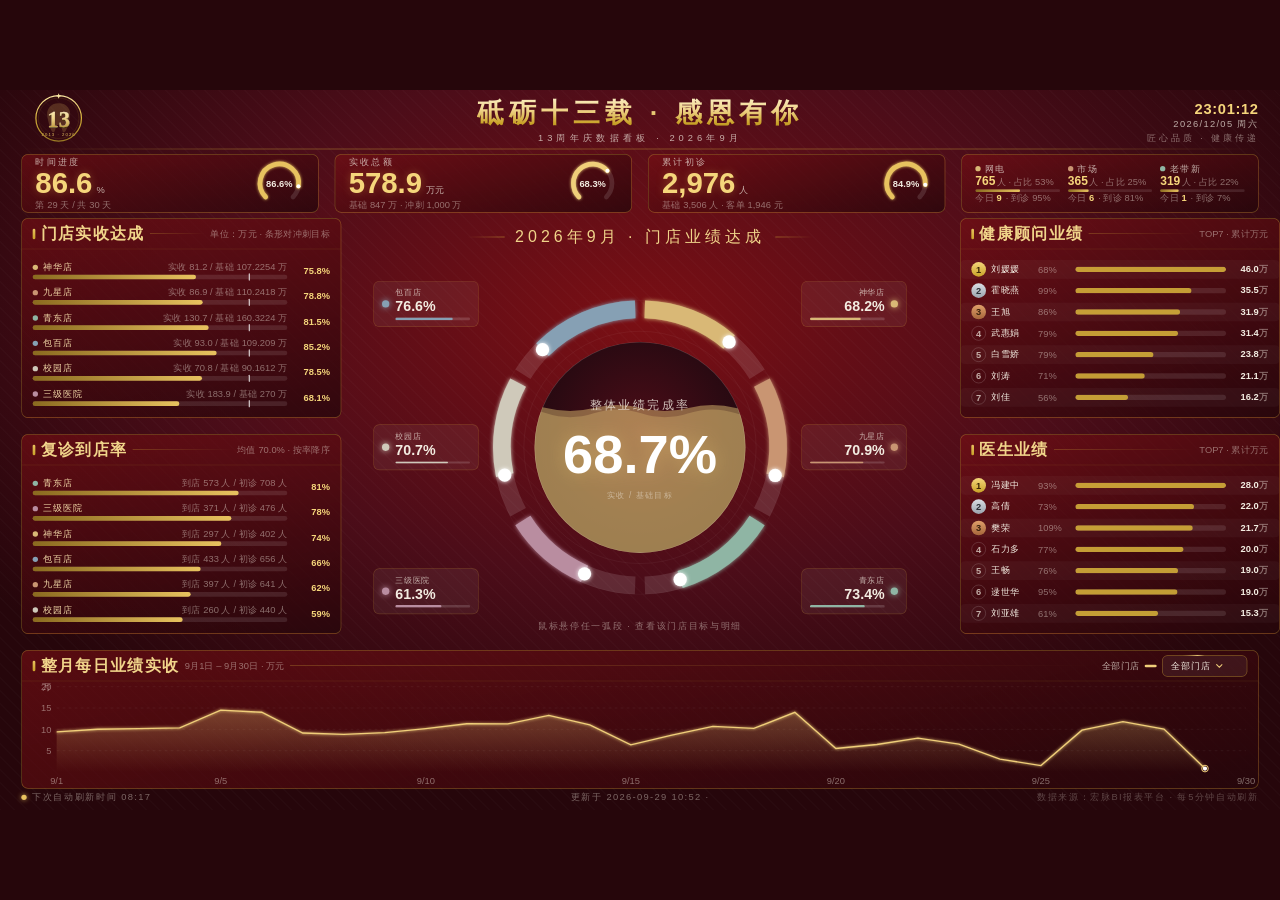
==== commit 52166271: "chore: 版本号 bump v=20260929-3" ====
--- a/site/index.html
+++ b/site/index.html
@@ -30,7 +30,7 @@
     底部折线，页面不重载。历史日序列固定，增长落在「今天」的
     数据点上；左下角有心跳指示器（倒计时 + 刷新闪烁）。
   ============================================================-->
-        <link rel="stylesheet" href="anniversary/css/style.css?v=20260929-2" />
+        <link rel="stylesheet" href="anniversary/css/style.css?v=20260929-3" />
   </head>
   <body data-page-node-id="v0FKEsf7Q6nRDLdoApuXJm">
     <div id="stage" data-page-node-id="kpHgrNEEkZe6PAno3AZiqG">
@@ -438,7 +438,7 @@
       </div>
     </div>
 
-        <script src="anniversary/js/data.js?v=20260929-2"></script>
-    <script type="module" src="anniversary/js/main.js?v=20260929-2"></script>
+        <script src="anniversary/js/data.js?v=20260929-3"></script>
+    <script type="module" src="anniversary/js/main.js?v=20260929-3"></script>
   </body>
 </html>
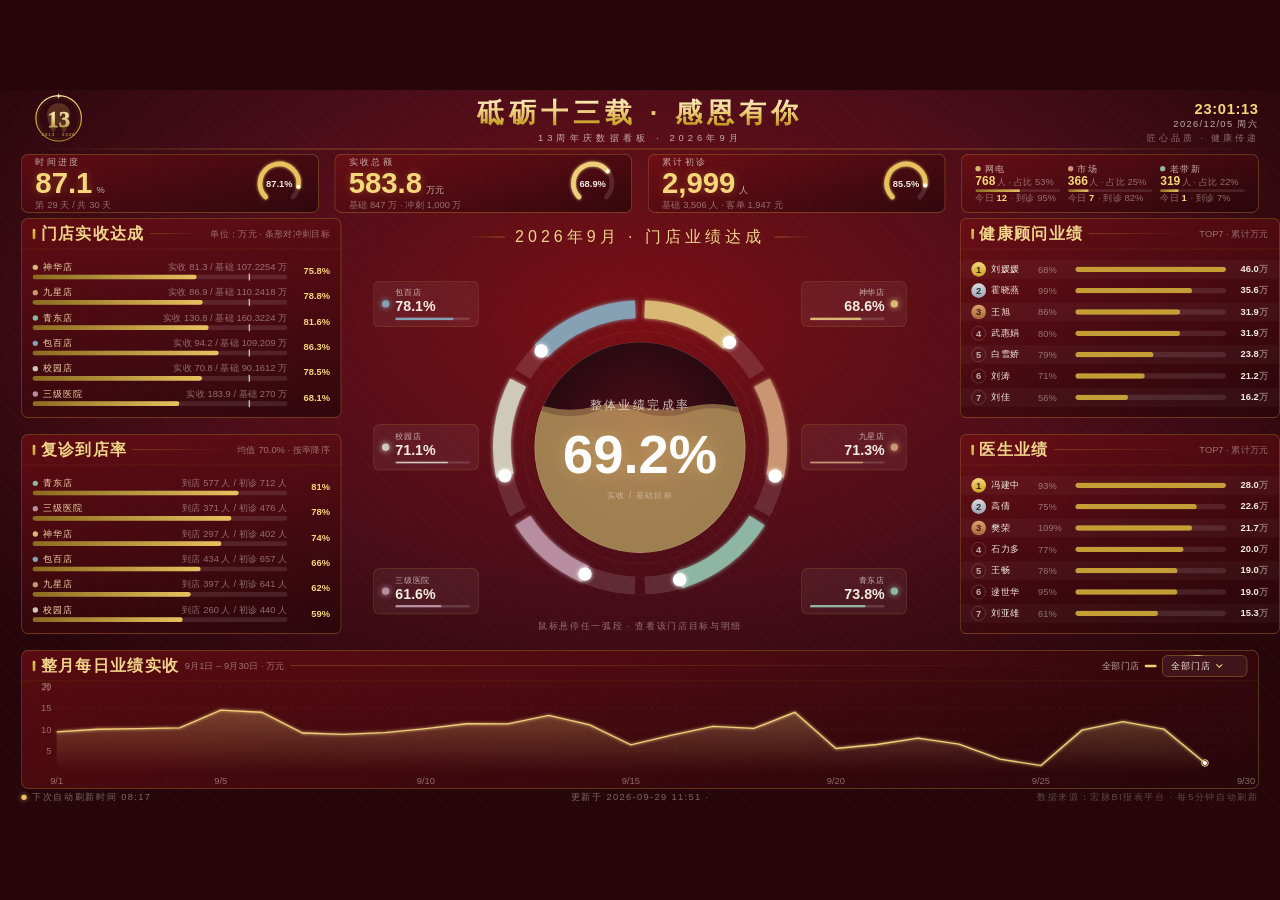
==== commit e6c33c3b: "feat: 曲线今日点取门店表今日业绩;每日业绩拆独立工作流每天凌晨2点抓一次" ====
--- a/site/index.html
+++ b/site/index.html
@@ -30,7 +30,7 @@
     底部折线，页面不重载。历史日序列固定，增长落在「今天」的
     数据点上；左下角有心跳指示器（倒计时 + 刷新闪烁）。
   ============================================================-->
-        <link rel="stylesheet" href="anniversary/css/style.css?v=20260929-3" />
+        <link rel="stylesheet" href="anniversary/css/style.css?v=20260929-4" />
   </head>
   <body data-page-node-id="v0FKEsf7Q6nRDLdoApuXJm">
     <div id="stage" data-page-node-id="kpHgrNEEkZe6PAno3AZiqG">
@@ -438,7 +438,7 @@
       </div>
     </div>
 
-        <script src="anniversary/js/data.js?v=20260929-3"></script>
-    <script type="module" src="anniversary/js/main.js?v=20260929-3"></script>
+        <script src="anniversary/js/data.js?v=20260929-4"></script>
+    <script type="module" src="anniversary/js/main.js?v=20260929-4"></script>
   </body>
 </html>
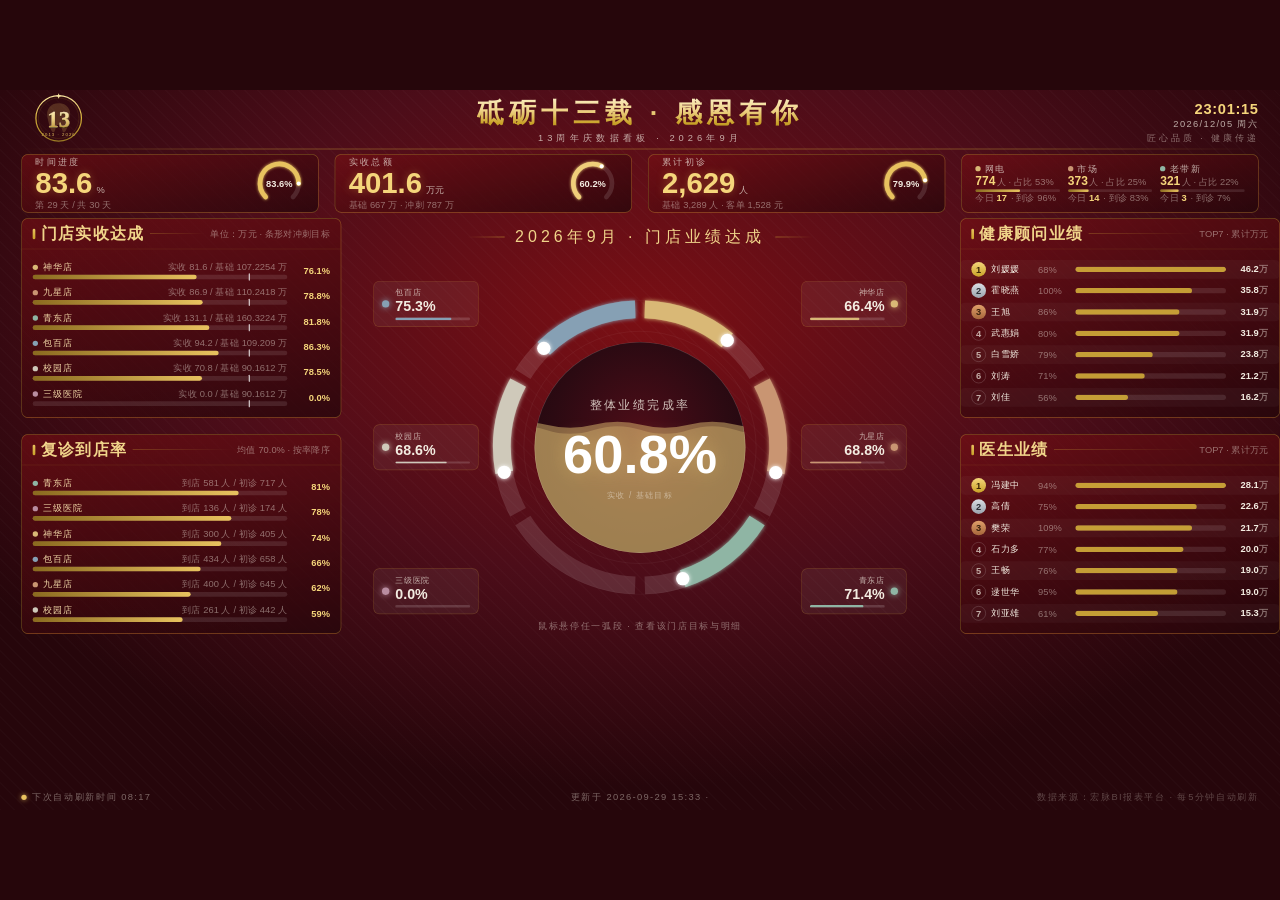
==== commit 9f59d6f0: "feat: 三级医院弧段接入BI门店表「医院」真实数据(原名/别名双向兼容,撤占位)" ====
--- a/site/index.html
+++ b/site/index.html
@@ -30,7 +30,7 @@
     底部折线，页面不重载。历史日序列固定，增长落在「今天」的
     数据点上；左下角有心跳指示器（倒计时 + 刷新闪烁）。
   ============================================================-->
-        <link rel="stylesheet" href="anniversary/css/style.css?v=20260929-4" />
+        <link rel="stylesheet" href="anniversary/css/style.css?v=20260929-5" />
   </head>
   <body data-page-node-id="v0FKEsf7Q6nRDLdoApuXJm">
     <div id="stage" data-page-node-id="kpHgrNEEkZe6PAno3AZiqG">
@@ -438,7 +438,7 @@
       </div>
     </div>
 
-        <script src="anniversary/js/data.js?v=20260929-4"></script>
-    <script type="module" src="anniversary/js/main.js?v=20260929-4"></script>
+        <script src="anniversary/js/data.js?v=20260929-5"></script>
+    <script type="module" src="anniversary/js/main.js?v=20260929-5"></script>
   </body>
 </html>
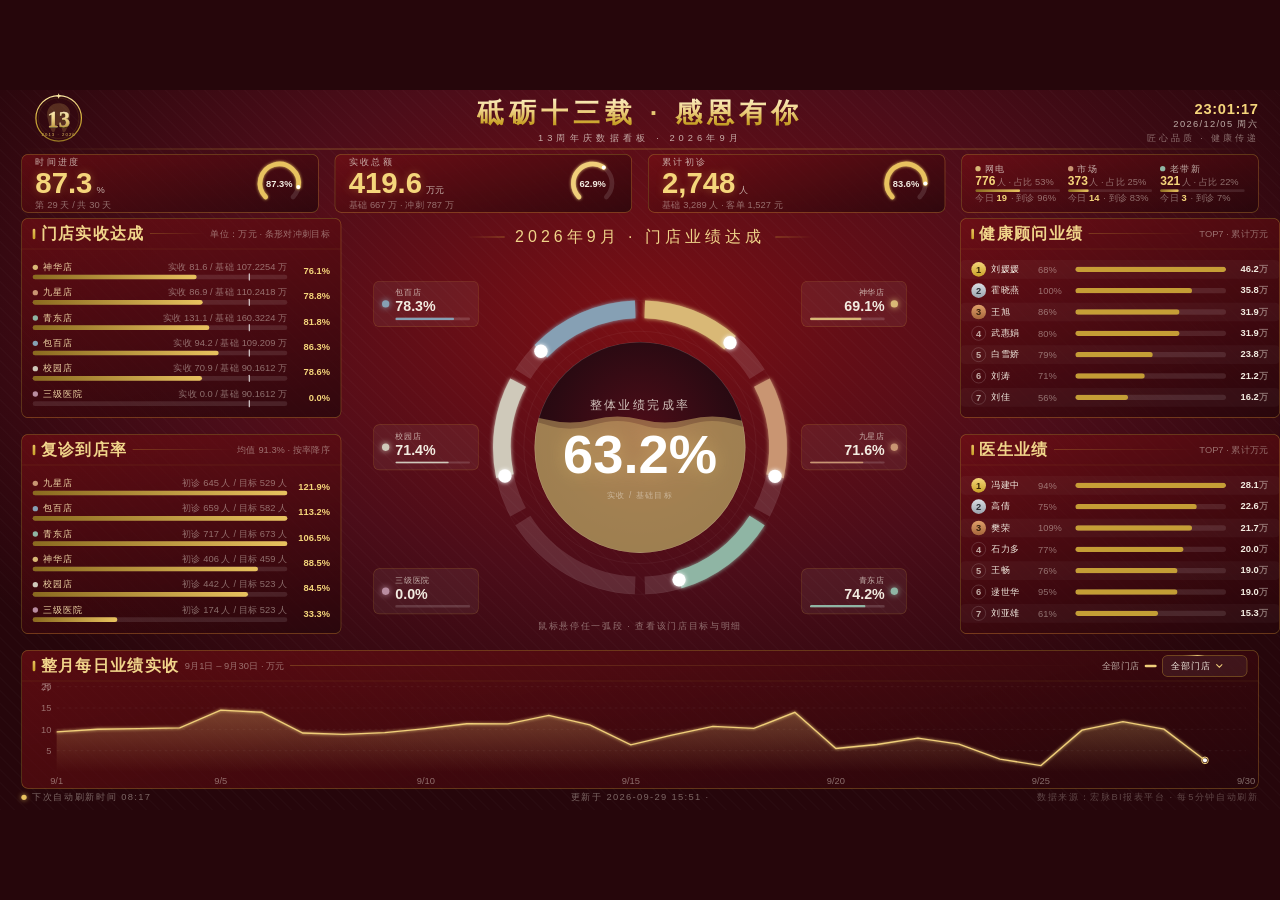
==== commit c361ba75: "feat: 左栏「复诊到店率」改为「初诊进度」,数据用BI原生初诊到诊/初诊目标/初诊完成率" ====
--- a/site/index.html
+++ b/site/index.html
@@ -30,7 +30,7 @@
     底部折线，页面不重载。历史日序列固定，增长落在「今天」的
     数据点上；左下角有心跳指示器（倒计时 + 刷新闪烁）。
   ============================================================-->
-        <link rel="stylesheet" href="anniversary/css/style.css?v=20260929-5" />
+        <link rel="stylesheet" href="anniversary/css/style.css?v=20260929-6" />
   </head>
   <body data-page-node-id="v0FKEsf7Q6nRDLdoApuXJm">
     <div id="stage" data-page-node-id="kpHgrNEEkZe6PAno3AZiqG">
@@ -438,7 +438,7 @@
       </div>
     </div>
 
-        <script src="anniversary/js/data.js?v=20260929-5"></script>
-    <script type="module" src="anniversary/js/main.js?v=20260929-5"></script>
+        <script src="anniversary/js/data.js?v=20260929-6"></script>
+    <script type="module" src="anniversary/js/main.js?v=20260929-6"></script>
   </body>
 </html>
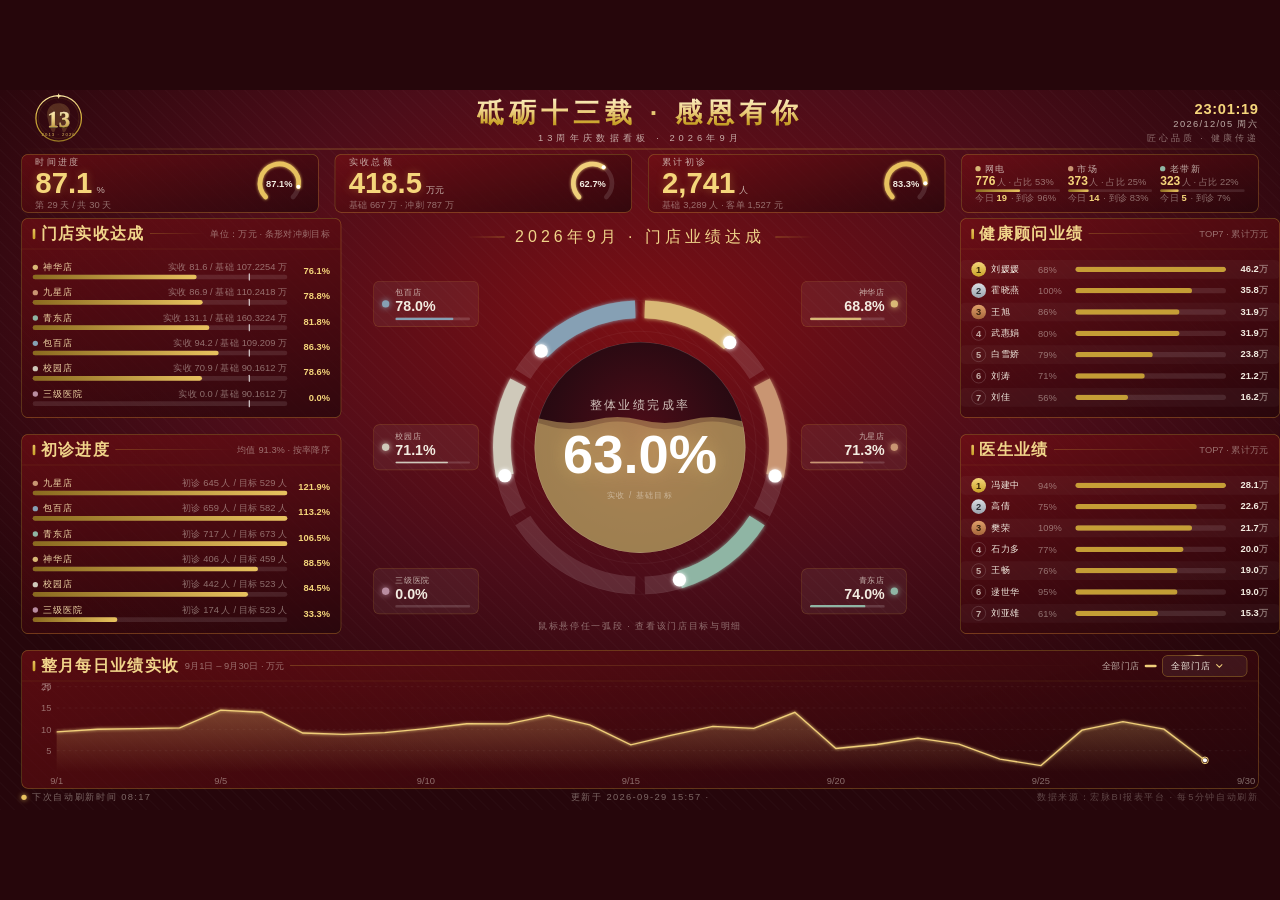
==== commit 480601b1: "fix: 站点根 index.html 标题同步改为初诊进度(此前只改了 anniversary 那份)" ====
--- a/site/index.html
+++ b/site/index.html
@@ -183,7 +183,7 @@
         style="left: 32px; top: 516px; width: 480px; height: 300px" data-page-node-id="Tlr16npC2SKbjfgHqZH28j"
       >
         <div class="panel-hd" data-page-node-id="XFnaBUeVZULKzVKaM9sH7n">
-          <h3 data-page-node-id="4meOhcFOpAJur4xcxxRGqE">复诊到店率</h3>
+          <h3 data-page-node-id="4meOhcFOpAJur4xcxxRGqE">初诊进度</h3>
           <span class="hline" data-page-node-id="DszTDeYF3ndCC9vCzuFB1k"></span>
           <span class="tag" id="tagRevisit" data-page-node-id="RQ2RITb6IYQIkKLbBFJFOM">按率降序</span>
         </div>
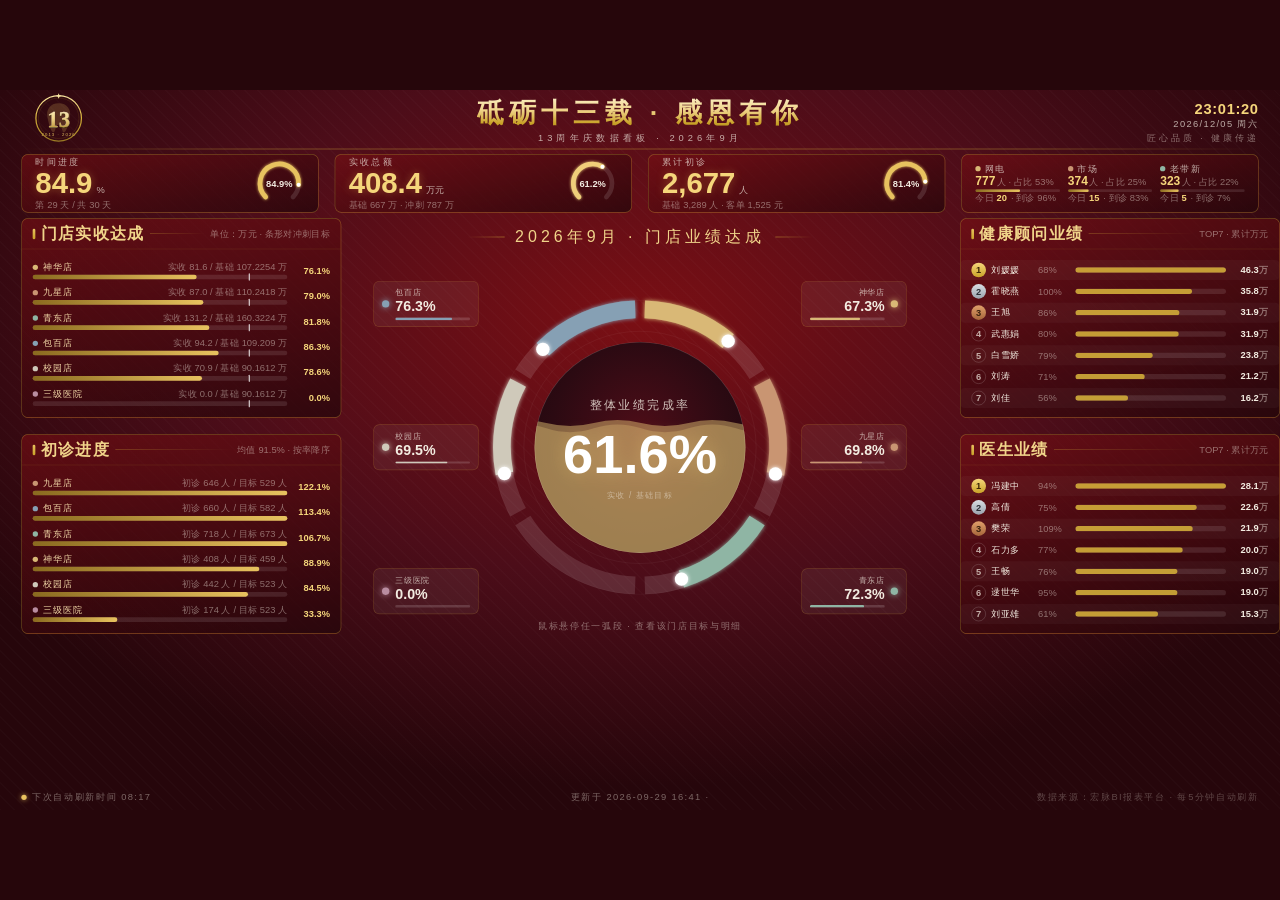
==== commit 6cd5053b: "fix: 右栏面板贴边(右边距0)改为1408与左边距32对称;右栏行高28→30与左栏视觉规格一致" ====
--- a/site/index.html
+++ b/site/index.html
@@ -30,7 +30,7 @@
     底部折线，页面不重载。历史日序列固定，增长落在「今天」的
     数据点上；左下角有心跳指示器（倒计时 + 刷新闪烁）。
   ============================================================-->
-        <link rel="stylesheet" href="anniversary/css/style.css?v=20260929-6" />
+        <link rel="stylesheet" href="anniversary/css/style.css?v=20260929-7" />
   </head>
   <body data-page-node-id="v0FKEsf7Q6nRDLdoApuXJm">
     <div id="stage" data-page-node-id="kpHgrNEEkZe6PAno3AZiqG">
@@ -438,7 +438,7 @@
       </div>
     </div>
 
-        <script src="anniversary/js/data.js?v=20260929-6"></script>
-    <script type="module" src="anniversary/js/main.js?v=20260929-6"></script>
+        <script src="anniversary/js/data.js?v=20260929-7"></script>
+    <script type="module" src="anniversary/js/main.js?v=20260929-7"></script>
   </body>
 </html>
--- a/site/anniversary/css/style.css
+++ b/site/anniversary/css/style.css
@@ -482,11 +482,13 @@
         padding: var(--sp-2) 0;
         display: flex;
         flex-direction: column;
-        gap: 4px;
+        /* gap 2 + 行高 30：7 行正好填满容器(254px)，与左栏 32px 行视觉规格一致。
+           曾经是 28px 行 + gap 4（没填满），且比左栏小一圈，看板上左右不对称。 */
+        gap: 2px;
       }
       .rk-row {
         flex: none;
-        height: 28px;
+        height: 30px;
         display: grid;
         grid-template-columns: 22px 1fr 72px 56px;
         align-items: center;
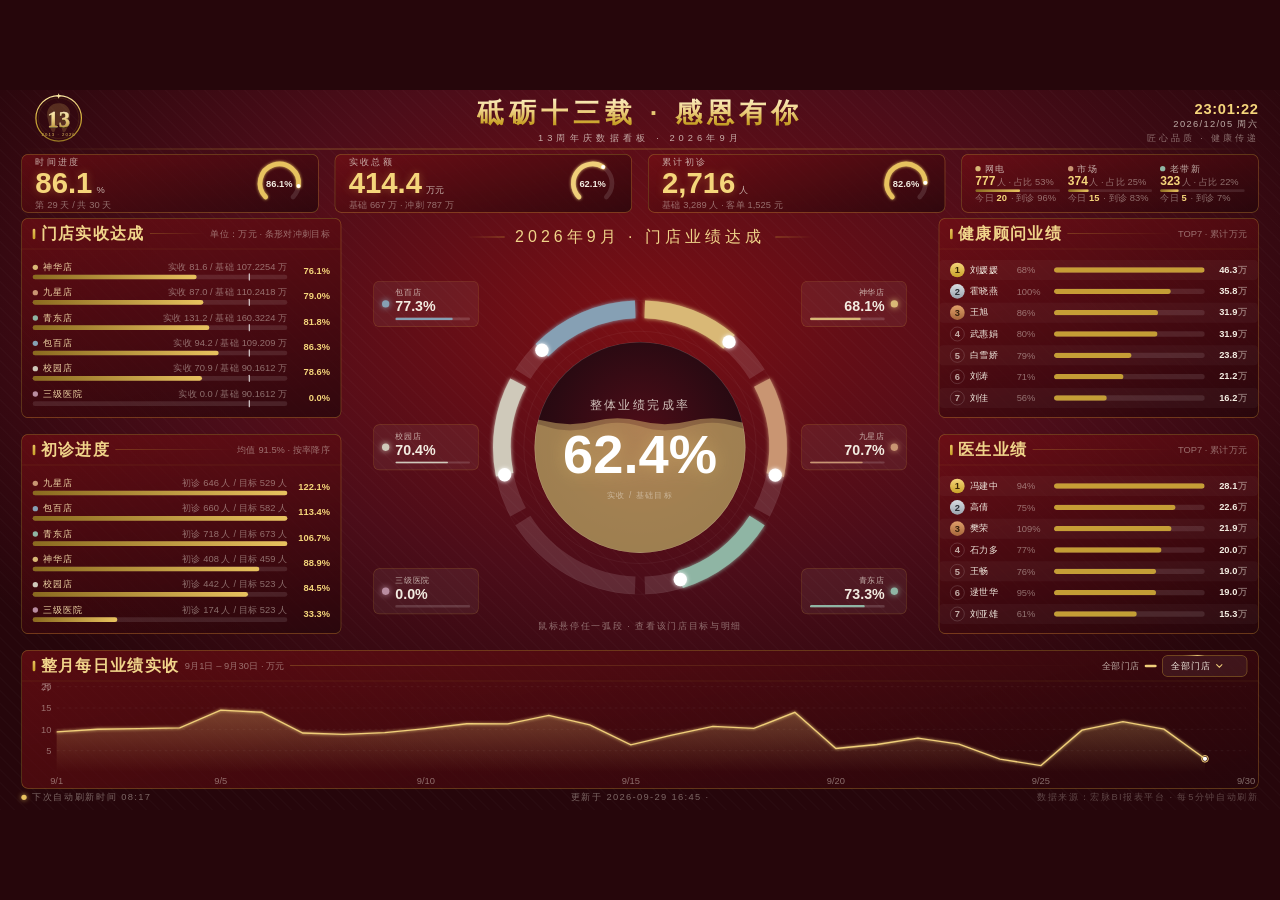
==== commit 5b09ad2c: "fix: 站点根入口同步右栏对称性修改(left 1440->1408), bump v=20260929-8" ====
--- a/site/index.html
+++ b/site/index.html
@@ -30,7 +30,7 @@
     底部折线，页面不重载。历史日序列固定，增长落在「今天」的
     数据点上；左下角有心跳指示器（倒计时 + 刷新闪烁）。
   ============================================================-->
-        <link rel="stylesheet" href="anniversary/css/style.css?v=20260929-7" />
+        <link rel="stylesheet" href="anniversary/css/style.css?v=20260929-8" />
   </head>
   <body data-page-node-id="v0FKEsf7Q6nRDLdoApuXJm">
     <div id="stage" data-page-node-id="kpHgrNEEkZe6PAno3AZiqG">
@@ -317,7 +317,7 @@
       <section
         class="panel rv"
         id="pConsult"
-        style="left: 1440px; top: 192px; width: 480px; height: 300px" data-page-node-id="kRfCaFvjkXph3bc9i23jSs"
+        style="left: 1408px; top: 192px; width: 480px; height: 300px" data-page-node-id="kRfCaFvjkXph3bc9i23jSs"
       >
         <div class="panel-hd" data-page-node-id="uOcdFUICFULbVEim69jLhf">
           <h3 data-page-node-id="PXQI3zoMDydTjfKYFMge5v">健康顾问业绩</h3>
@@ -330,7 +330,7 @@
       <section
         class="panel rv"
         id="pDoctor"
-        style="left: 1440px; top: 516px; width: 480px; height: 300px" data-page-node-id="PjST9TWZQzSukMxJgl08mK"
+        style="left: 1408px; top: 516px; width: 480px; height: 300px" data-page-node-id="PjST9TWZQzSukMxJgl08mK"
       >
         <div class="panel-hd" data-page-node-id="IjDSf5qnbT3bcYrxnxmnRA">
           <h3 data-page-node-id="Q0sSzF1gGajtAcdxzGbIRA">医生业绩</h3>
@@ -438,7 +438,7 @@
       </div>
     </div>
 
-        <script src="anniversary/js/data.js?v=20260929-7"></script>
-    <script type="module" src="anniversary/js/main.js?v=20260929-7"></script>
+        <script src="anniversary/js/data.js?v=20260929-8"></script>
+    <script type="module" src="anniversary/js/main.js?v=20260929-8"></script>
   </body>
 </html>
